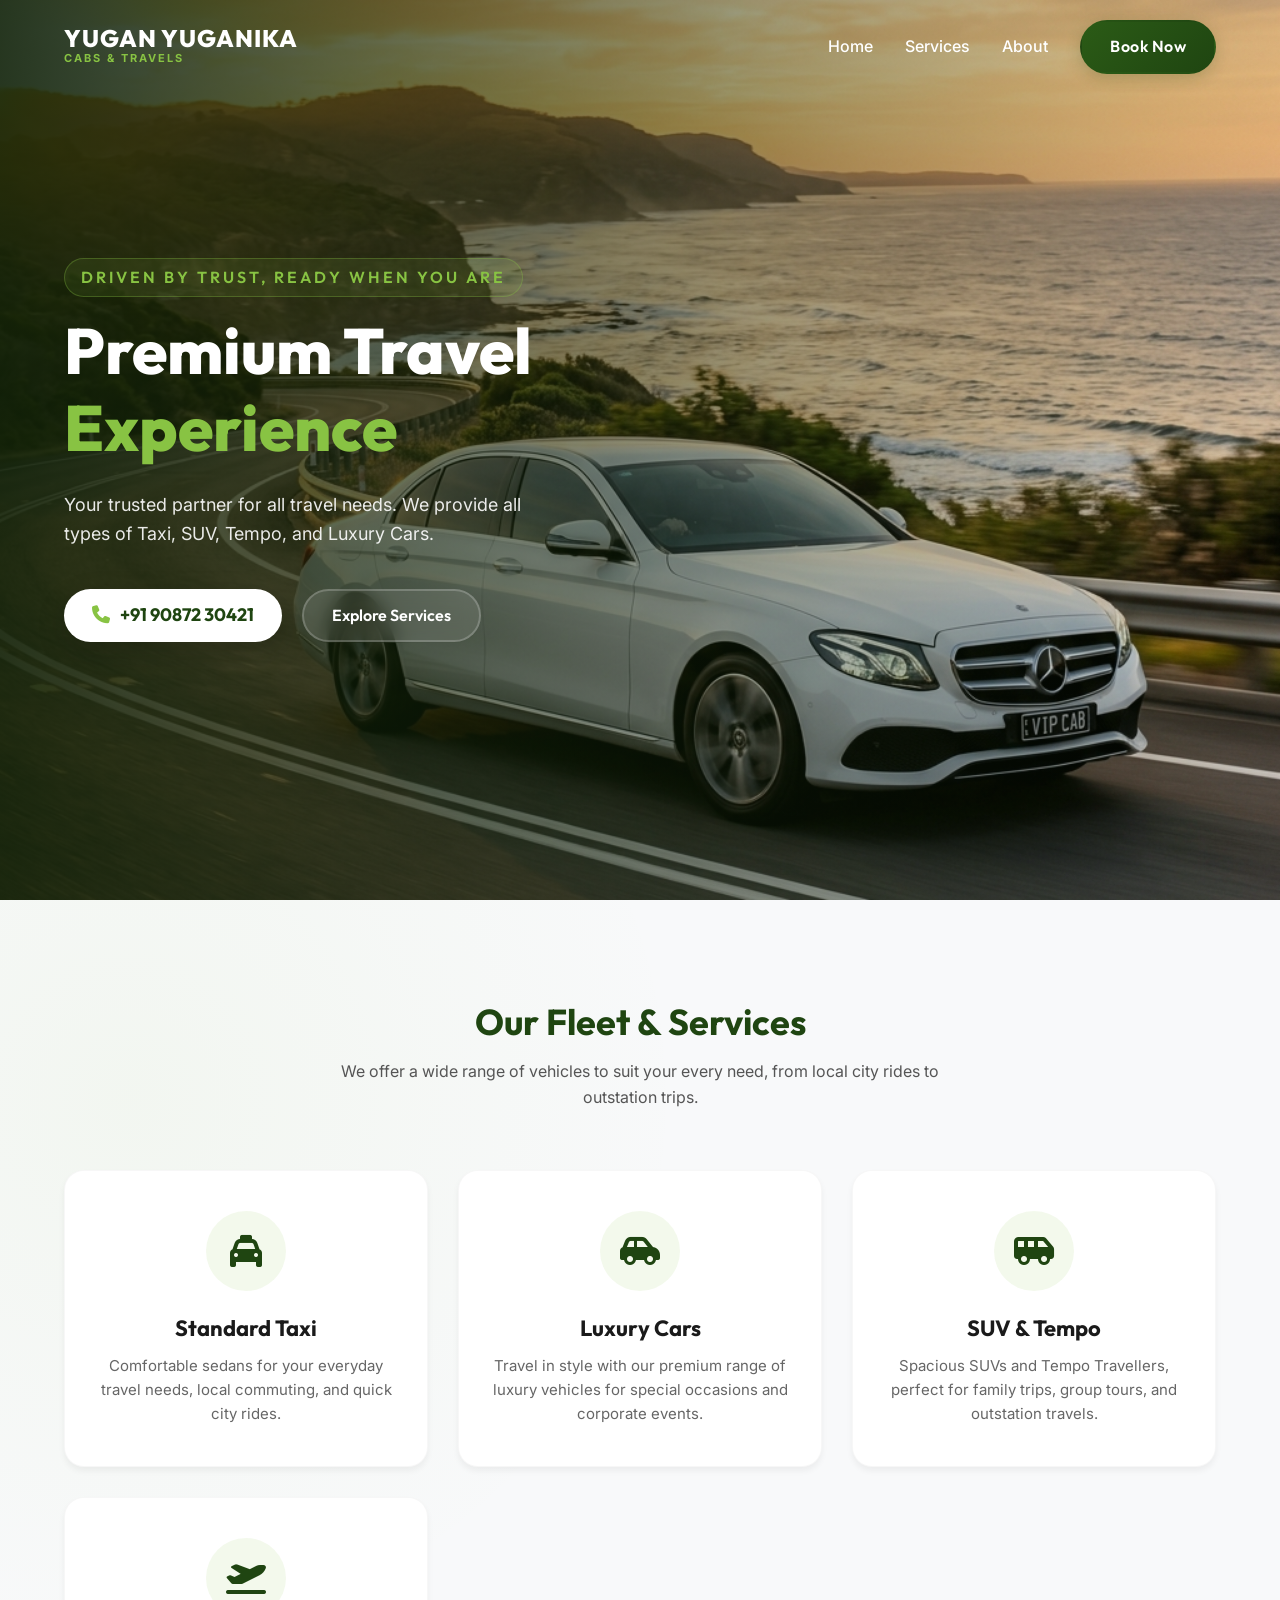
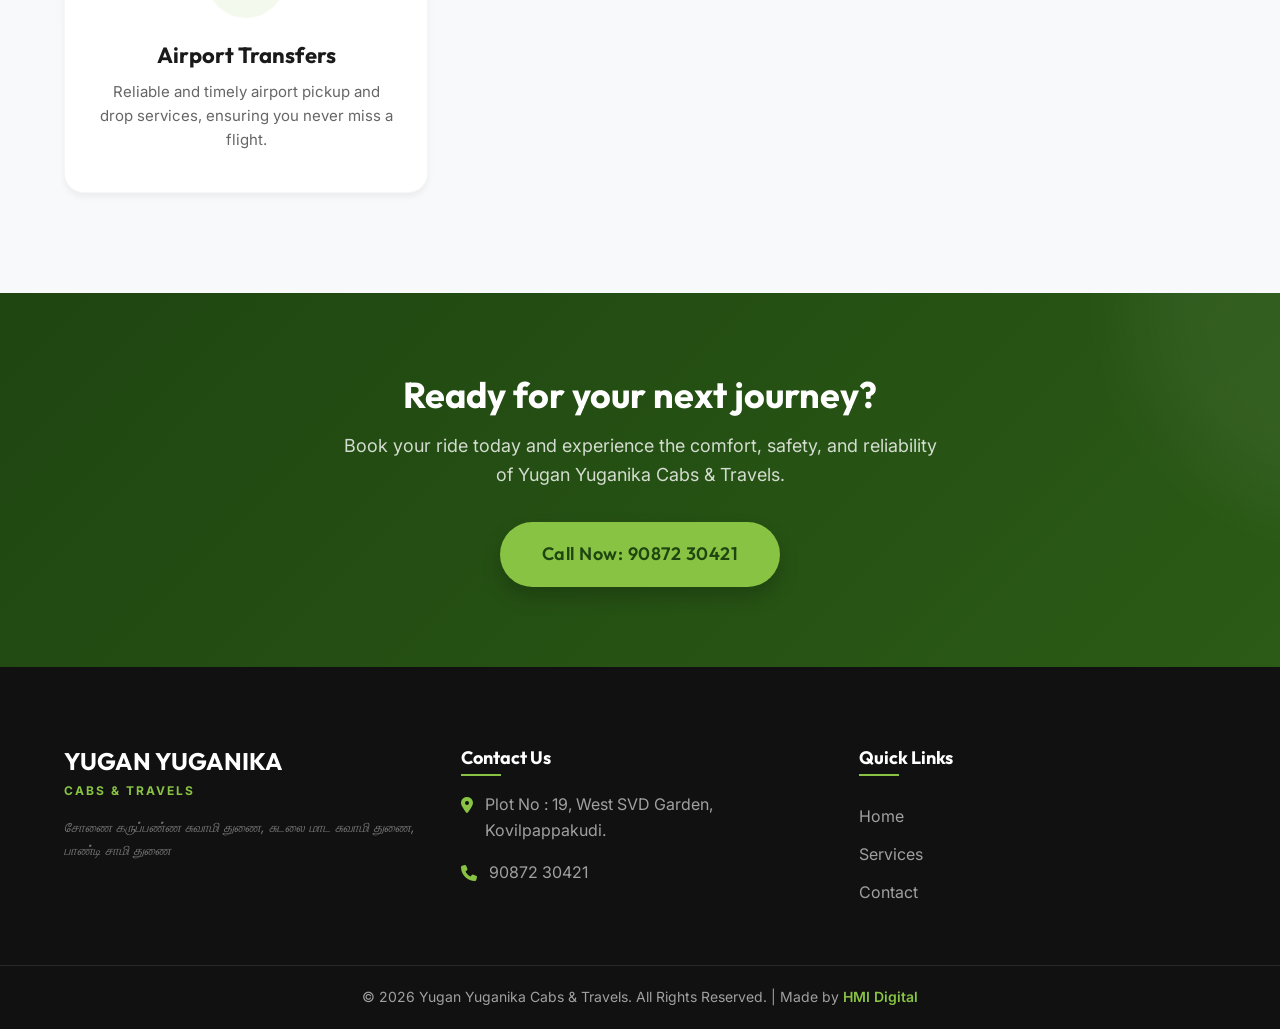
==== index.html @ 563e6985 "Add files via upload" ====
<!DOCTYPE html>
<html lang="en">
<head>
    <meta charset="UTF-8">
    <meta name="viewport" content="width=device-width, initial-scale=1.0">
    <title>Yugan Yuganika Cabs & Travels | Premium Cab Services</title>
    <meta name="description" content="Yugan Yuganika Cabs & Travels offers all types of taxi, SUV, tempo, and luxury cars for local outstation, airport pickup & drop. Driven by Trust, Ready when you are.">
    <link rel="stylesheet" href="style.css">
    <link href="https://fonts.googleapis.com/css2?family=Outfit:wght@300;400;500;700;800&family=Inter:wght@400;500;600&display=swap" rel="stylesheet">
    <link rel="stylesheet" href="https://cdnjs.cloudflare.com/ajax/libs/font-awesome/6.4.0/css/all.min.css">
</head>
<body>

    <!-- Header Section -->
    <header class="navbar">
        <div class="container nav-container">
            <div class="logo">
                <span class="logo-text">YUGAN YUGANIKA</span>
                <span class="logo-subtext">CABS & TRAVELS</span>
            </div>
            
            <nav class="nav-links">
                <a href="#home">Home</a>
                <a href="#services">Services</a>
                <a href="#about">About</a>
                <a href="#contact" class="btn-primary">Book Now</a>
            </nav>

            <div class="mobile-menu-icon" id="menu-btn">
                <i class="fas fa-bars"></i>
            </div>
        </div>
    </header>

    <!-- Hero Section -->
    <section id="home" class="hero">
        <div class="hero-overlay"></div>
        <div class="container hero-content">
            <div class="hero-text">
                <p class="tagline">Driven by Trust, Ready when you are</p>
                <h1>Premium Travel <br><span class="highlight">Experience</span></h1>
                <p class="hero-desc">Your trusted partner for all travel needs. We provide all types of Taxi, SUV, Tempo, and Luxury Cars.</p>
                <div class="hero-actions">
                    <a href="tel:+919087230421" class="btn-call"><i class="fa-solid fa-phone"></i> +91 90872 30421</a>
                    <a href="#services" class="btn-secondary">Explore Services</a>
                </div>
            </div>
        </div>
    </section>

    <!-- Services Section -->
    <section id="services" class="services">
        <div class="container">
            <div class="section-header reveal">
                <h2>Our Fleet & Services</h2>
                <p>We offer a wide range of vehicles to suit your every need, from local city rides to outstation trips.</p>
            </div>
            
            <div class="services-grid">
                <div class="service-card reveal">
                    <div class="service-icon"><i class="fas fa-taxi"></i></div>
                    <h3>Standard Taxi</h3>
                    <p>Comfortable sedans for your everyday travel needs, local commuting, and quick city rides.</p>
                </div>
                <div class="service-card reveal">
                    <div class="service-icon"><i class="fas fa-car-side"></i></div>
                    <h3>Luxury Cars</h3>
                    <p>Travel in style with our premium range of luxury vehicles for special occasions and corporate events.</p>
                </div>
                <div class="service-card reveal">
                    <div class="service-icon"><i class="fas fa-shuttle-van"></i></div>
                    <h3>SUV & Tempo</h3>
                    <p>Spacious SUVs and Tempo Travellers, perfect for family trips, group tours, and outstation travels.</p>
                </div>
                <div class="service-card reveal">
                    <div class="service-icon"><i class="fas fa-plane-departure"></i></div>
                    <h3>Airport Transfers</h3>
                    <p>Reliable and timely airport pickup and drop services, ensuring you never miss a flight.</p>
                </div>
            </div>
        </div>
    </section>

    <!-- Call to Action Section -->
    <section class="cta-section reveal">
        <div class="container cta-container">
            <div class="cta-content">
                <h2>Ready for your next journey?</h2>
                <p>Book your ride today and experience the comfort, safety, and reliability of Yugan Yuganika Cabs & Travels.</p>
                <a href="tel:+919087230421" class="btn-primary cta-btn">Call Now: 90872 30421</a>
            </div>
        </div>
    </section>

    <!-- Footer Section -->
    <footer id="contact">
        <div class="container footer-container">
            <div class="footer-info reveal">
                <h3>YUGAN YUGANIKA</h3>
                <p>CABS & TRAVELS</p>
                <p class="blessing-text">சோணை கருப்பண்ண சுவாமி துணை, சுடலை மாட சுவாமி துணை, பாண்டி சாமி துணை</p>
            </div>
            
            <div class="footer-contact reveal">
                <h4>Contact Us</h4>
                <p><i class="fas fa-map-marker-alt"></i> Plot No : 19, West SVD Garden, Kovilpappakudi.</p>
                <p><i class="fa-solid fa-phone"></i> 90872 30421</p>
            </div>
            
            <div class="footer-links reveal">
                <h4>Quick Links</h4>
                <a href="#home">Home</a>
                <a href="#services">Services</a>
                <a href="#contact">Contact</a>
            </div>
        </div>
        <div class="footer-bottom">
            <p>&copy; 2026 Yugan Yuganika Cabs & Travels. All Rights Reserved. | Made by <a href="https://hmi-proj.vercel.app/" target="_blank" rel="noopener noreferrer" style="color: var(--accent); font-weight: 600; text-decoration: none;">HMI Digital</a></p>
        </div>
    </footer>

    <script src="script.js"></script>
</body>
</html>
---- style.css ----
/* --- Base & Reset --- */
:root {
    --primary: #1F4511; /* Deep forest green */
    --primary-light: #2B5B16;
    --accent: #88C343; /* Bright leaf green */
    --accent-hover: #98D74C;
    --text-dark: #1A1A1A;
    --text-light: #F4F7F6;
    --bg-light: #F8F9FA;
    --white: #FFFFFF;
    
    --shadow-sm: 0 4px 6px rgba(0, 0, 0, 0.05);
    --shadow-md: 0 10px 20px rgba(0, 0, 0, 0.08);
    --shadow-lg: 0 20px 40px rgba(0, 0, 0, 0.12);
    
    --transition: all 0.3s cubic-bezier(0.25, 0.8, 0.25, 1);
}

* {
    margin: 0;
    padding: 0;
    box-sizing: border-box;
    scroll-behavior: smooth;
}

body {
    font-family: 'Inter', sans-serif;
    color: var(--text-dark);
    background-color: var(--bg-light);
    line-height: 1.6;
    overflow-x: hidden;
    max-width: 100vw;
}

h1, h2, h3, h4, h5, h6 {
    font-family: 'Outfit', sans-serif;
    line-height: 1.2;
}

a {
    text-decoration: none;
    color: inherit;
}

.container {
    max-width: 1200px;
    margin: 0 auto;
    padding: 0 24px;
}

/* --- Typography & Buttons --- */
.highlight {
    color: var(--accent);
    position: relative;
    display: inline-block;
}

.btn-primary {
    display: inline-block;
    background: linear-gradient(135deg, var(--primary-light), var(--primary));
    color: var(--white);
    padding: 12px 28px;
    border-radius: 50px;
    font-weight: 600;
    font-family: 'Outfit', sans-serif;
    letter-spacing: 0.5px;
    transition: var(--transition);
    border: 2px solid transparent;
    box-shadow: 0 4px 15px rgba(31, 69, 17, 0.2);
}

.btn-primary:hover {
    transform: translateY(-3px);
    box-shadow: 0 8px 25px rgba(31, 69, 17, 0.3);
    background: linear-gradient(135deg, var(--primary), #15330b);
}

.btn-secondary {
    display: inline-block;
    background: rgba(255, 255, 255, 0.1);
    backdrop-filter: blur(10px);
    -webkit-backdrop-filter: blur(10px);
    color: var(--white);
    padding: 12px 28px;
    border-radius: 50px;
    font-weight: 600;
    font-family: 'Outfit', sans-serif;
    transition: var(--transition);
    border: 2px solid rgba(255, 255, 255, 0.2);
}

.btn-secondary:hover {
    background: rgba(255, 255, 255, 0.2);
    transform: translateY(-3px);
    border-color: rgba(255, 255, 255, 0.4);
}

/* --- Header / Navigation --- */
.navbar {
    position: fixed;
    top: 0;
    left: 0;
    width: 100%;
    z-index: 1000;
    padding: 20px 0;
    transition: var(--transition);
    background: transparent;
}

.navbar.scrolled {
    background: rgba(255, 255, 255, 0.95);
    backdrop-filter: blur(10px);
    padding: 12px 0;
    box-shadow: var(--shadow-sm);
}

.nav-container {
    display: flex;
    justify-content: space-between;
    align-items: center;
}

.logo {
    display: flex;
    flex-direction: column;
}

.logo-text {
    font-family: 'Outfit', sans-serif;
    font-size: 24px;
    font-weight: 800;
    color: var(--white);
    letter-spacing: 1px;
    line-height: 1;
    transition: var(--transition);
}

.navbar.scrolled .logo-text {
    color: var(--primary);
}

.logo-subtext {
    font-size: 11px;
    font-weight: 700;
    color: var(--accent);
    letter-spacing: 2px;
}

.nav-links {
    display: flex;
    align-items: center;
    gap: 32px;
}

.nav-links a:not(.btn-primary) {
    font-weight: 500;
    color: var(--white);
    position: relative;
    transition: var(--transition);
}

.navbar.scrolled .nav-links a:not(.btn-primary) {
    color: var(--text-dark);
}

.nav-links a:not(.btn-primary)::after {
    content: '';
    position: absolute;
    width: 0;
    height: 2px;
    bottom: -4px;
    left: 0;
    background-color: var(--accent);
    transition: width 0.3s ease;
}

.nav-links a:not(.btn-primary):hover::after {
    width: 100%;
}

.mobile-menu-icon {
    display: none;
    font-size: 24px;
    color: var(--white);
    cursor: pointer;
}

.navbar.scrolled .mobile-menu-icon {
    color: var(--primary);
}

/* --- Hero Section --- */
.hero {
    position: relative;
    min-height: 100vh;
    display: flex;
    align-items: center;
    background: url('assets/hero-bg.png') center/cover no-repeat;
    background-attachment: fixed;
}

.hero-overlay {
    position: absolute;
    inset: 0;
    background: linear-gradient(to right, rgba(15, 33, 8, 0.9) 0%, rgba(15, 33, 8, 0.4) 60%, rgba(15, 33, 8, 0.1) 100%);
}

.hero-content {
    position: relative;
    z-index: 10;
    width: 100%;
}

.hero-text {
    max-width: 650px;
    color: var(--white);
    animation: fadeInUp 1s ease-out;
}

.tagline {
    font-family: 'Outfit', sans-serif;
    font-weight: 600;
    font-size: 16px;
    text-transform: uppercase;
    letter-spacing: 3px;
    color: var(--accent);
    margin-bottom: 16px;
    display: inline-block;
    background: rgba(136, 195, 67, 0.1);
    padding: 6px 16px;
    border-radius: 50px;
    border: 1px solid rgba(136, 195, 67, 0.3);
}

.hero-text h1 {
    font-size: clamp(40px, 5vw, 72px);
    font-weight: 800;
    margin-bottom: 24px;
}

.hero-desc {
    font-size: 18px;
    color: rgba(255, 255, 255, 0.9);
    margin-bottom: 40px;
    max-width: 500px;
}

.hero-actions {
    display: flex;
    gap: 20px;
    align-items: center;
    flex-wrap: wrap;
}

.btn-call {
    display: flex;
    align-items: center;
    gap: 10px;
    background: var(--white);
    color: var(--primary);
    padding: 12px 28px;
    border-radius: 50px;
    font-weight: 700;
    font-family: 'Outfit', sans-serif;
    font-size: 18px;
    transition: var(--transition);
    box-shadow: 0 10px 30px rgba(0, 0, 0, 0.15);
}

.btn-call i {
    color: var(--accent);
}

.btn-call:hover {
    transform: translateY(-3px);
    box-shadow: 0 15px 35px rgba(0, 0, 0, 0.2);
    color: var(--primary-light);
}

/* --- Services Section --- */
.services {
    padding: 100px 0;
    background-color: var(--bg-light);
    position: relative;
}

.services::before {
    content: '';
    position: absolute;
    top: 0;
    left: 0;
    width: 100%;
    height: 100%;
    background: radial-gradient(circle at 10% 20%, rgba(136, 195, 67, 0.05) 0%, transparent 40%);
    pointer-events: none;
}

.section-header {
    text-align: center;
    max-width: 600px;
    margin: 0 auto 60px;
}

.section-header h2 {
    font-size: 36px;
    color: var(--primary);
    margin-bottom: 16px;
}

.section-header p {
    color: #555;
    font-size: 16px;
}

.services-grid {
    display: grid;
    grid-template-columns: repeat(auto-fit, minmax(280px, 1fr));
    gap: 30px;
}

.service-card {
    background: var(--white);
    border-radius: 20px;
    padding: 40px 30px;
    text-align: center;
    transition: var(--transition);
    box-shadow: var(--shadow-sm);
    position: relative;
    overflow: hidden;
    border: 1px solid rgba(0,0,0,0.03);
    z-index: 1;
}

.service-card::after {
    content: '';
    position: absolute;
    bottom: 0;
    left: 0;
    width: 100%;
    height: 3px;
    background: var(--accent);
    transform: scaleX(0);
    transform-origin: left;
    transition: transform 0.4s ease;
    z-index: -1;
}

.service-card:hover {
    transform: translateY(-10px);
    box-shadow: var(--shadow-lg);
}

.service-card:hover::after {
    transform: scaleX(1);
}

.service-icon {
    width: 80px;
    height: 80px;
    background: rgba(136, 195, 67, 0.1);
    color: var(--primary);
    border-radius: 50%;
    display: flex;
    align-items: center;
    justify-content: center;
    font-size: 32px;
    margin: 0 auto 24px;
    transition: var(--transition);
}

.service-card:hover .service-icon {
    background: var(--primary);
    color: var(--white);
    transform: scale(1.1) rotate(5deg);
}

.service-card h3 {
    font-size: 22px;
    margin-bottom: 12px;
    color: var(--text-dark);
}

.service-card p {
    color: #666;
    font-size: 15px;
}

/* --- CTA Section --- */
.cta-section {
    padding: 80px 0;
    background: linear-gradient(135deg, var(--primary), var(--primary-light));
    position: relative;
    overflow: hidden;
}

.cta-section::before {
    content: '';
    position: absolute;
    top: -50%;
    right: -20%;
    width: 400px;
    height: 400px;
    background: rgba(255, 255, 255, 0.05);
    border-radius: 50%;
    filter: blur(40px);
}

.cta-container {
    display: flex;
    justify-content: center;
    align-items: center;
    text-align: center;
    position: relative;
    z-index: 10;
}

.cta-content h2 {
    color: var(--white);
    font-size: 36px;
    margin-bottom: 16px;
}

.cta-content p {
    color: rgba(255, 255, 255, 0.8);
    font-size: 18px;
    margin-bottom: 32px;
    max-width: 600px;
    margin-left: auto;
    margin-right: auto;
}

.cta-btn {
    background: var(--accent);
    color: var(--primary);
    font-size: 18px;
    padding: 16px 40px;
    box-shadow: 0 10px 20px rgba(0,0,0,0.2);
}

.cta-btn:hover {
    background: var(--accent-hover);
    color: var(--primary);
}

/* --- Footer --- */
footer {
    background-color: #111;
    color: #a0a0a0;
    padding: 80px 0 20px;
}

.footer-container {
    display: grid;
    grid-template-columns: repeat(auto-fit, minmax(250px, 1fr));
    gap: 40px;
    margin-bottom: 60px;
}

.footer-info h3 {
    color: var(--white);
    font-size: 24px;
    margin-bottom: 5px;
}

.footer-info p:not(.blessing-text) {
    color: var(--accent);
    font-weight: 700;
    letter-spacing: 2px;
    font-size: 12px;
    margin-bottom: 16px;
}

.blessing-text {
    font-size: 13px;
    font-style: italic;
    color: #777;
    line-height: 1.8;
}

.footer-contact h4, .footer-links h4 {
    color: var(--white);
    font-size: 18px;
    margin-bottom: 24px;
    font-family: 'Outfit', sans-serif;
    position: relative;
}

.footer-contact h4::after, .footer-links h4::after {
    content: '';
    position: absolute;
    left: 0;
    bottom: -8px;
    width: 40px;
    height: 2px;
    background: var(--accent);
}

.footer-contact p {
    display: flex;
    align-items: flex-start;
    gap: 12px;
    margin-bottom: 16px;
}

.footer-contact i {
    color: var(--accent);
    margin-top: 5px;
}

.footer-links {
    display: flex;
    flex-direction: column;
    gap: 12px;
}

.footer-links a {
    transition: var(--transition);
}

.footer-links a:hover {
    color: var(--accent);
    padding-left: 5px;
}

.footer-bottom {
    text-align: center;
    padding-top: 20px;
    border-top: 1px solid rgba(255, 255, 255, 0.1);
    font-size: 14px;
}

/* --- Animations --- */
@keyframes fadeInUp {
    from {
        opacity: 0;
        transform: translateY(30px);
    }
    to {
        opacity: 1;
        transform: translateY(0);
    }
}

.reveal {
    opacity: 0;
    transform: translateY(50px);
    transition: all 0.8s ease-out;
}

.reveal.active {
    opacity: 1;
    transform: translateY(0);
}

.reveal-left {
    opacity: 0;
    transform: translateX(-50px);
    transition: all 0.8s ease-out;
}

.reveal-left.active {
    opacity: 1;
    transform: translateX(0);
}

.reveal-right {
    opacity: 0;
    transform: translateX(50px);
    transition: all 0.8s ease-out;
}

.reveal-right.active {
    opacity: 1;
    transform: translateX(0);
}

/* --- Responsive --- */
@media (max-width: 768px) {
    .container {
        padding: 0 16px;
    }

    .nav-links {
        position: fixed;
        top: 0;
        right: -100%;
        width: 70%;
        height: 100vh;
        background: rgba(255, 255, 255, 0.98);
        backdrop-filter: blur(10px);
        flex-direction: column;
        justify-content: center;
        transition: var(--transition);
        box-shadow: -10px 0 30px rgba(0,0,0,0.1);
    }

    .nav-links.active {
        right: 0;
    }

    .nav-links a {
        color: var(--text-dark) !important;
        font-size: 20px;
    }

    .mobile-menu-icon {
        display: block;
        z-index: 1001;
    }

    .hero {
        background-position: center right;
        background-attachment: scroll;
    }

    .logo-text {
        font-size: 18px;
    }

    .hero-text {
        text-align: center;
        display: flex;
        flex-direction: column;
        align-items: center;
        margin-top: 50px;
    }

    .hero-text h1 {
        font-size: 34px;
    }

    .hero-actions {
        flex-direction: column;
        align-items: stretch;
        width: 100%;
    }

    .btn-call, .btn-secondary {
        width: 100%;
        justify-content: center;
        text-align: center;
    }

    .services {
        padding: 60px 0;
    }

    .section-header h2 {
        font-size: 28px;
    }

    .cta-section {
        padding: 60px 0;
    }

    .cta-content h2 {
        font-size: 28px;
    }

    footer {
        padding: 60px 0 20px;
    }

    .footer-container {
        gap: 30px;
        text-align: center;
    }

    .footer-contact h4::after, .footer-links h4::after {
        left: 50%;
        transform: translateX(-50%);
    }

    .footer-contact p {
        display: block;
        text-align: center;
    }

    .footer-contact i {
        margin-right: 8px;
        margin-top: 0;
    }

    .footer-bottom {
        padding-bottom: 60px; /* Fix for mobile browser bottom toolbars hiding content */
    }
}
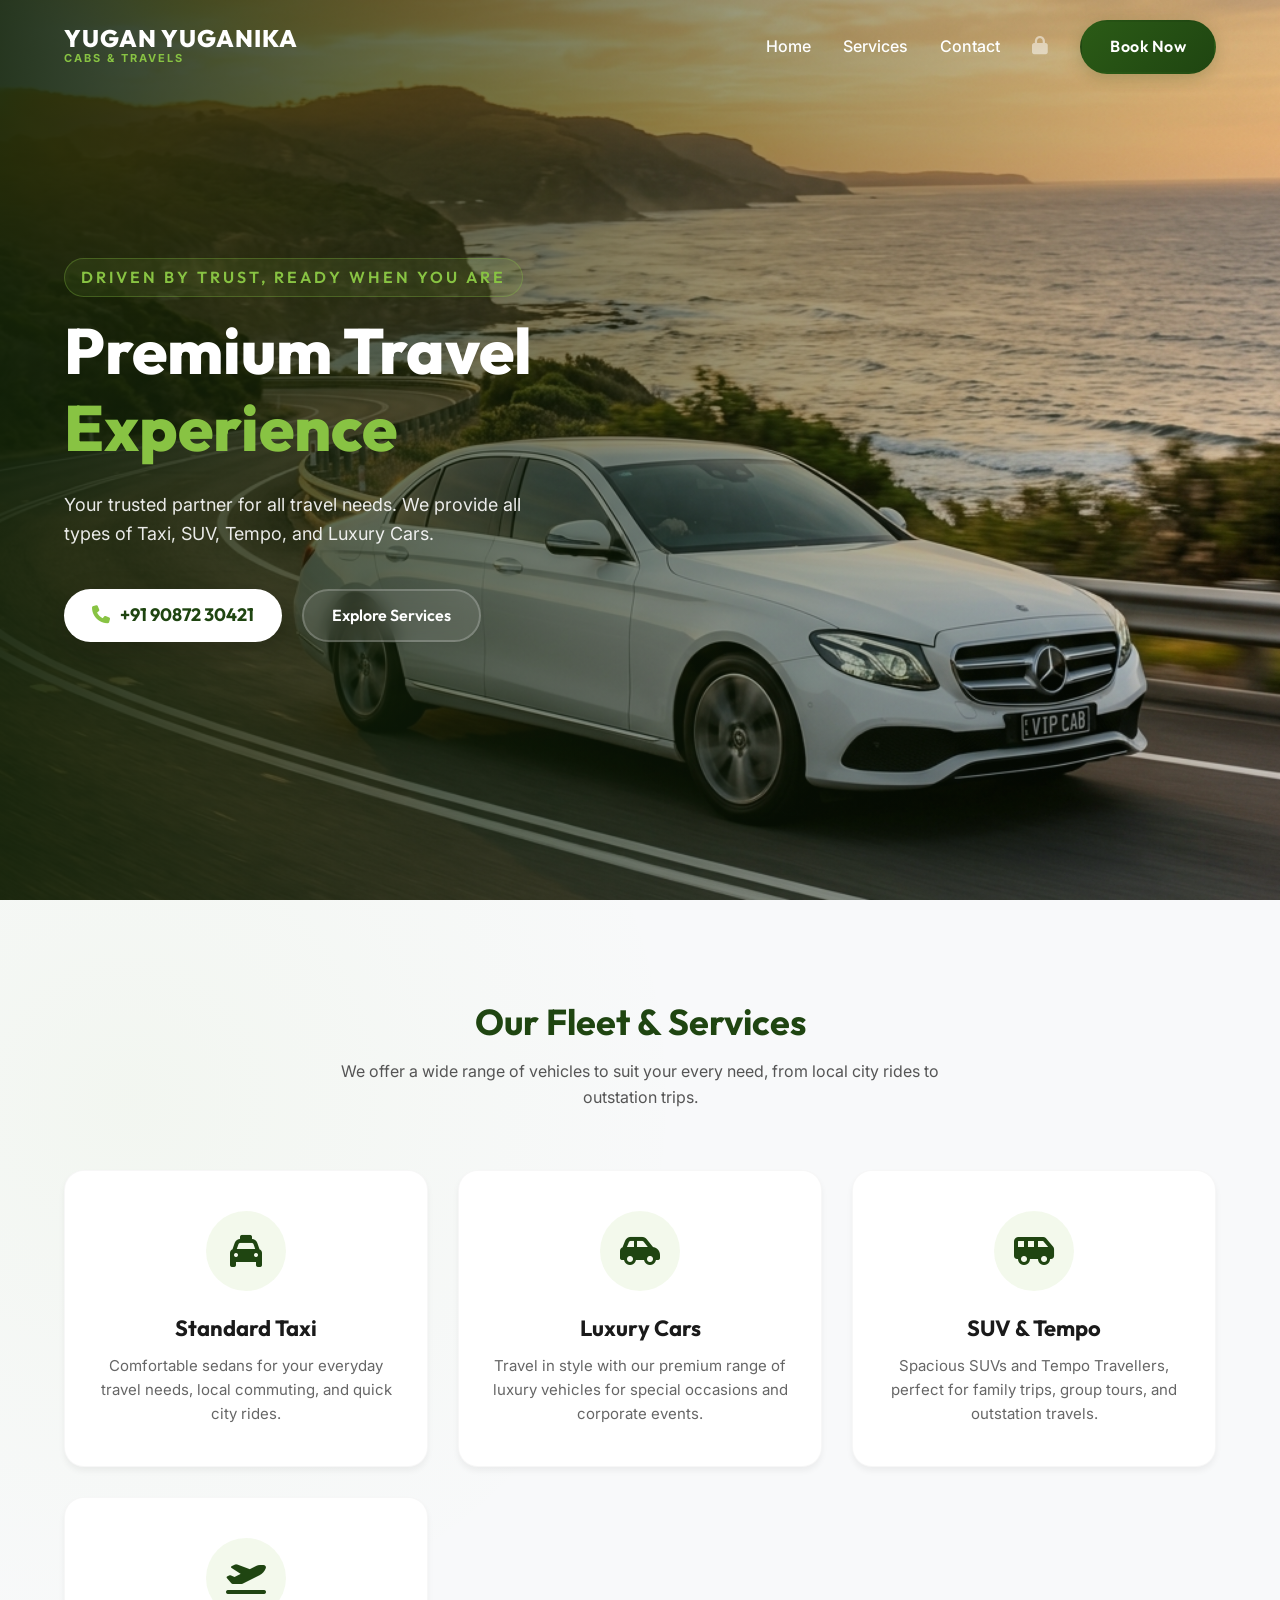
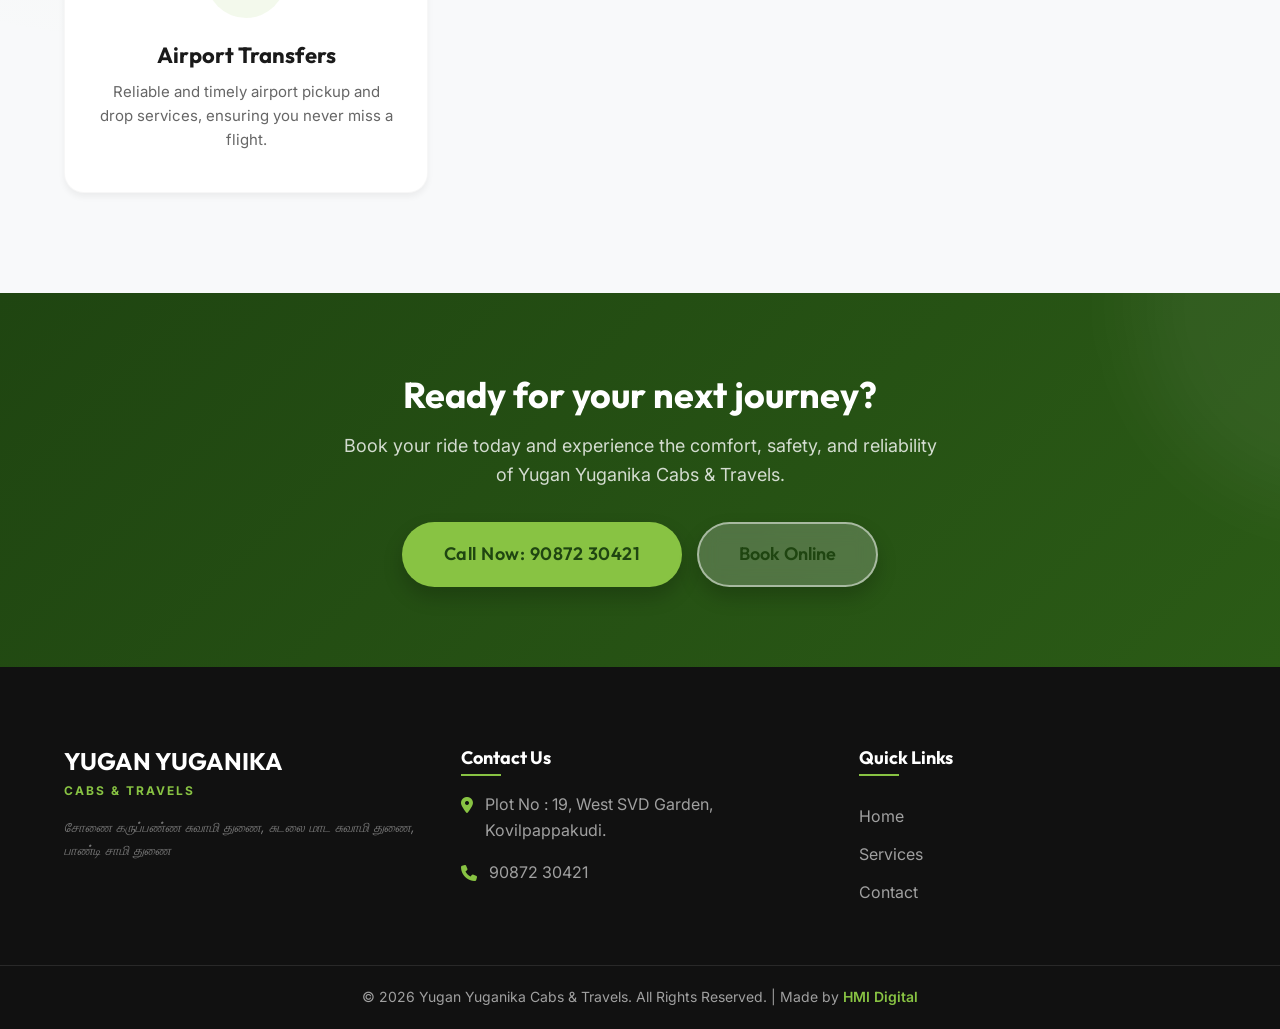
==== commit 8889058a: "Add files via upload" ====
--- a/index.html
+++ b/index.html
@@ -22,8 +22,9 @@
             <nav class="nav-links">
                 <a href="#home">Home</a>
                 <a href="#services">Services</a>
-                <a href="#about">About</a>
-                <a href="#contact" class="btn-primary">Book Now</a>
+                <a href="#contact">Contact</a>
+                <a href="admin.html" class="admin-link"><i class="fa-solid fa-lock"></i></a>
+                <a href="booking.html" class="btn-primary">Book Now</a>
             </nav>
 
             <div class="mobile-menu-icon" id="menu-btn">
@@ -87,7 +88,10 @@
             <div class="cta-content">
                 <h2>Ready for your next journey?</h2>
                 <p>Book your ride today and experience the comfort, safety, and reliability of Yugan Yuganika Cabs & Travels.</p>
-                <a href="tel:+919087230421" class="btn-primary cta-btn">Call Now: 90872 30421</a>
+                <div style="display: flex; gap: 15px; justify-content: center; flex-wrap: wrap;">
+                    <a href="tel:+919087230421" class="btn-primary cta-btn">Call Now: 90872 30421</a>
+                    <a href="booking.html" class="btn-secondary cta-btn" style="background: rgba(255,255,255,0.2); border-color: rgba(255,255,255,0.5);">Book Online</a>
+                </div>
             </div>
         </div>
     </section>
--- a/style.css
+++ b/style.css
@@ -574,6 +574,225 @@
     transform: translateX(0);
 }
 
+/* --- Booking & Admin Pages --- */
+.page-bg {
+    background-color: var(--white);
+}
+
+.booking-container, .admin-container {
+    padding: 120px 24px 60px;
+}
+
+.booking-header, .admin-header {
+    text-align: center;
+    max-width: 600px;
+    margin: 0 auto 40px;
+}
+
+.booking-header h1, .admin-header h1 {
+    font-size: 36px;
+    color: var(--primary);
+    margin-bottom: 12px;
+}
+
+.booking-grid {
+    display: grid;
+    grid-template-columns: 2fr 1fr;
+    gap: 40px;
+}
+
+.booking-form-card, .booking-summary-card, .admin-table-container {
+    background: var(--white);
+    padding: 40px;
+    border-radius: 20px;
+    box-shadow: var(--shadow-md);
+    border: 1px solid rgba(0,0,0,0.05);
+}
+
+.form-group {
+    margin-bottom: 24px;
+}
+
+.form-group label {
+    display: block;
+    margin-bottom: 8px;
+    font-weight: 600;
+    color: var(--text-dark);
+}
+
+.form-group input, .form-group select {
+    width: 100%;
+    padding: 14px 20px;
+    border: 1px solid #ddd;
+    border-radius: 10px;
+    font-family: inherit;
+    font-size: 16px;
+    transition: var(--transition);
+}
+
+.form-group input:focus, .form-group select:focus {
+    outline: none;
+    border-color: var(--primary);
+    box-shadow: 0 0 0 3px rgba(31, 69, 17, 0.1);
+}
+
+.form-row {
+    display: grid;
+    grid-template-columns: 1fr 1fr;
+    gap: 20px;
+}
+
+.full-width {
+    width: 100%;
+    text-align: center;
+    border: none;
+    cursor: pointer;
+}
+
+.summary-box h3 {
+    font-size: 24px;
+    color: var(--primary);
+    margin-bottom: 20px;
+    padding-bottom: 15px;
+    border-bottom: 1px solid #eee;
+}
+
+.summary-details {
+    min-height: 150px;
+}
+
+.summary-details p {
+    margin-bottom: 10px;
+    color: #444;
+}
+
+.placeholder-text {
+    color: #999 !important;
+    font-style: italic;
+}
+
+.total-price-box {
+    margin: 30px 0;
+    padding: 20px;
+    background: rgba(136, 195, 67, 0.1);
+    border-radius: 10px;
+    display: flex;
+    justify-content: space-between;
+    align-items: center;
+}
+
+.price-label {
+    font-weight: 600;
+    color: var(--primary);
+}
+
+.price-amount {
+    font-size: 28px;
+    font-weight: 800;
+    color: var(--accent);
+}
+
+.success-btn {
+    background: linear-gradient(135deg, #10B981, #059669);
+    box-shadow: 0 4px 15px rgba(16, 185, 129, 0.2);
+}
+
+.success-btn:hover {
+    background: linear-gradient(135deg, #059669, #047857);
+}
+
+.success-btn:disabled {
+    background: #ccc;
+    box-shadow: none;
+    cursor: not-allowed;
+}
+
+.success-msg {
+    margin-top: 20px;
+    color: #10B981;
+    font-weight: 600;
+    text-align: center;
+}
+
+/* Admin Styles */
+.admin-table {
+    width: 100%;
+    border-collapse: collapse;
+}
+
+.admin-table th, .admin-table td {
+    padding: 16px;
+    text-align: left;
+    border-bottom: 1px solid #eee;
+}
+
+.admin-table th {
+    background-color: var(--bg-light);
+    color: var(--primary);
+    font-weight: 700;
+}
+
+.badge {
+    display: inline-block;
+    padding: 4px 10px;
+    background: rgba(31, 69, 17, 0.1);
+    color: var(--primary);
+    border-radius: 5px;
+    font-size: 12px;
+    font-weight: 700;
+}
+
+.badge-car {
+    display: inline-block;
+    padding: 4px 10px;
+    background: rgba(136, 195, 67, 0.15);
+    color: var(--primary-light);
+    border-radius: 5px;
+    font-size: 12px;
+    font-weight: 700;
+    margin-top: 5px;
+}
+
+.admin-price {
+    font-size: 18px;
+    font-weight: 700;
+    color: var(--primary);
+}
+
+.admin-details p {
+    font-size: 13px;
+    color: #666;
+    margin-bottom: 2px;
+}
+
+.btn-delete {
+    background: #EF4444;
+    color: white;
+    border: none;
+    padding: 10px;
+    border-radius: 8px;
+    cursor: pointer;
+    transition: var(--transition);
+}
+
+.btn-delete:hover {
+    background: #DC2626;
+}
+
+.no-data-msg {
+    text-align: center;
+    color: #666;
+    padding: 40px;
+}
+
+.admin-link {
+    font-size: 18px;
+    opacity: 0.5;
+}
+.admin-link:hover {
+    opacity: 1;
+}
+
 /* --- Responsive --- */
 @media (max-width: 768px) {
     .container {
@@ -684,4 +903,22 @@
     .footer-bottom {
         padding-bottom: 60px; /* Fix for mobile browser bottom toolbars hiding content */
     }
-}
+
+    /* Booking specific mobile styles */
+    .booking-grid {
+        grid-template-columns: 1fr;
+    }
+
+    .form-row {
+        grid-template-columns: 1fr;
+    }
+
+    .booking-container, .admin-container {
+        padding: 100px 16px 40px;
+    }
+    
+    .admin-table-container {
+        padding: 15px;
+        overflow-x: auto;
+    }
+}
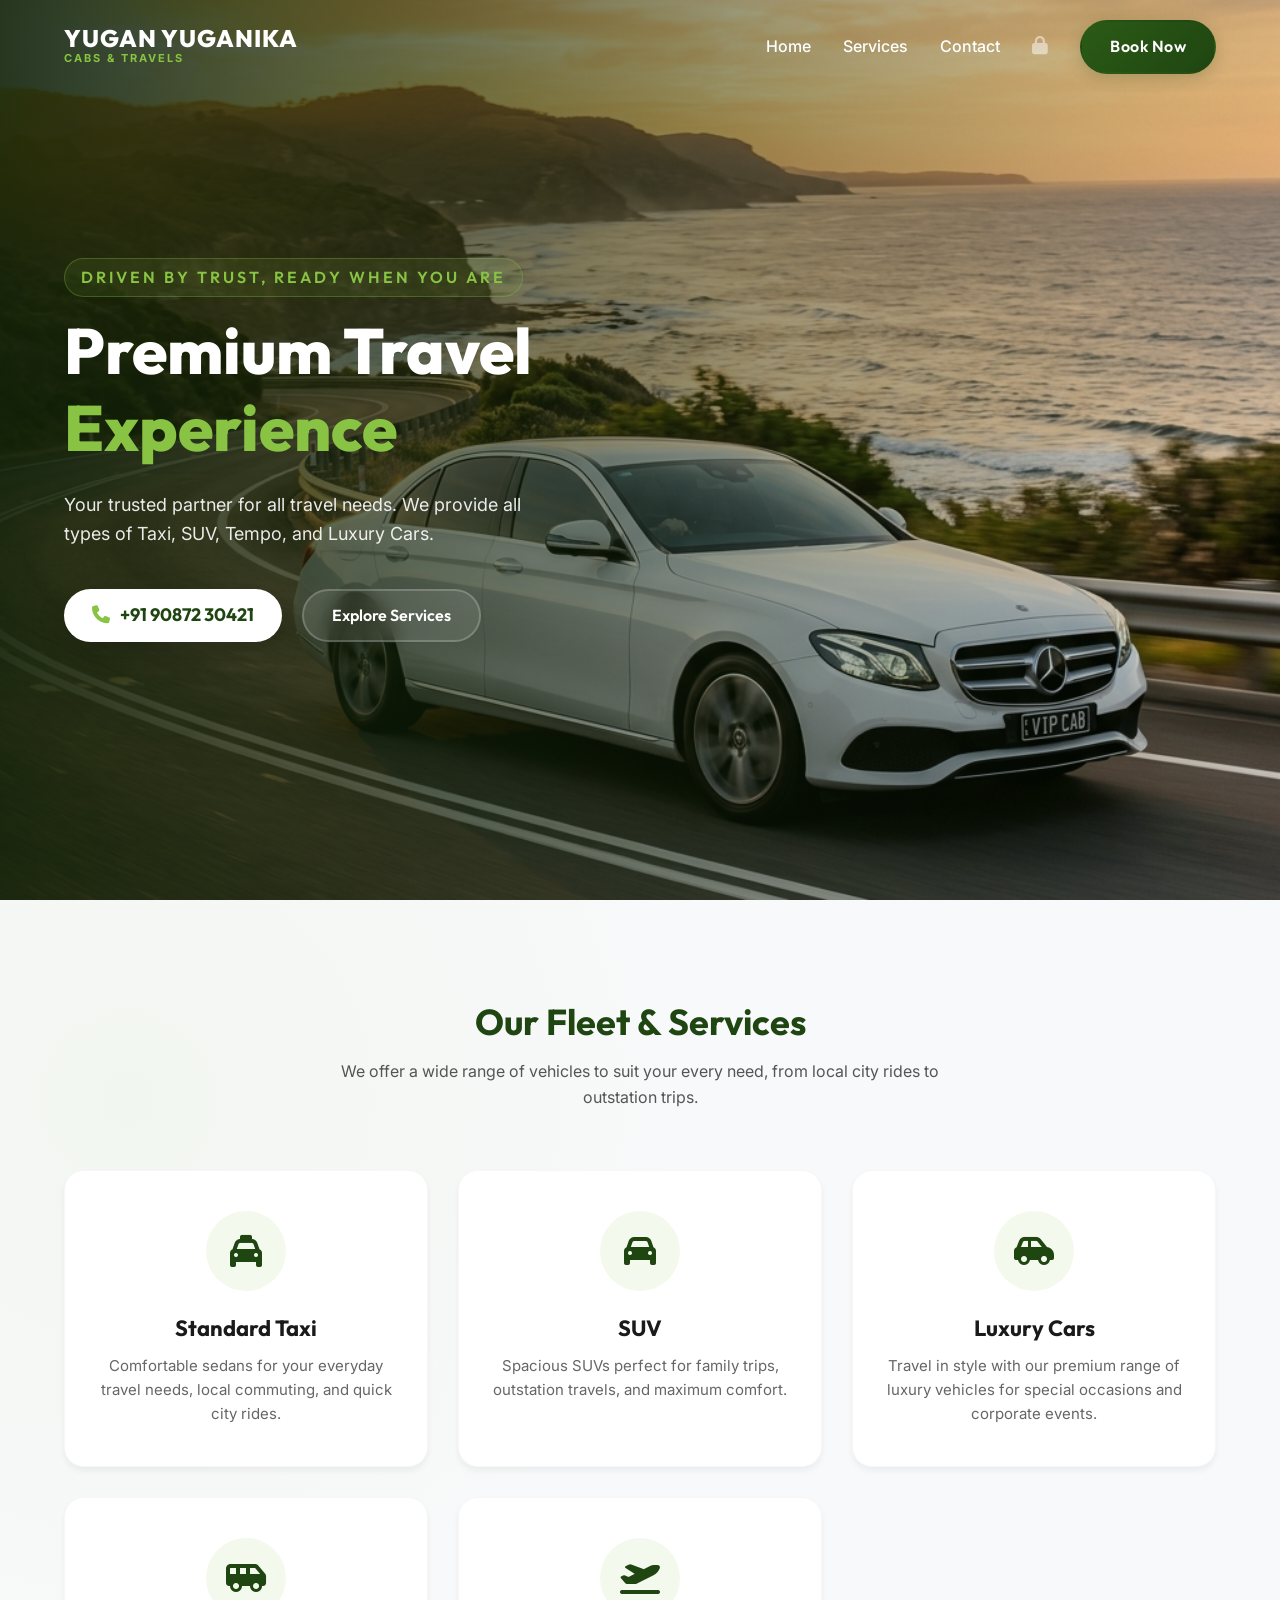
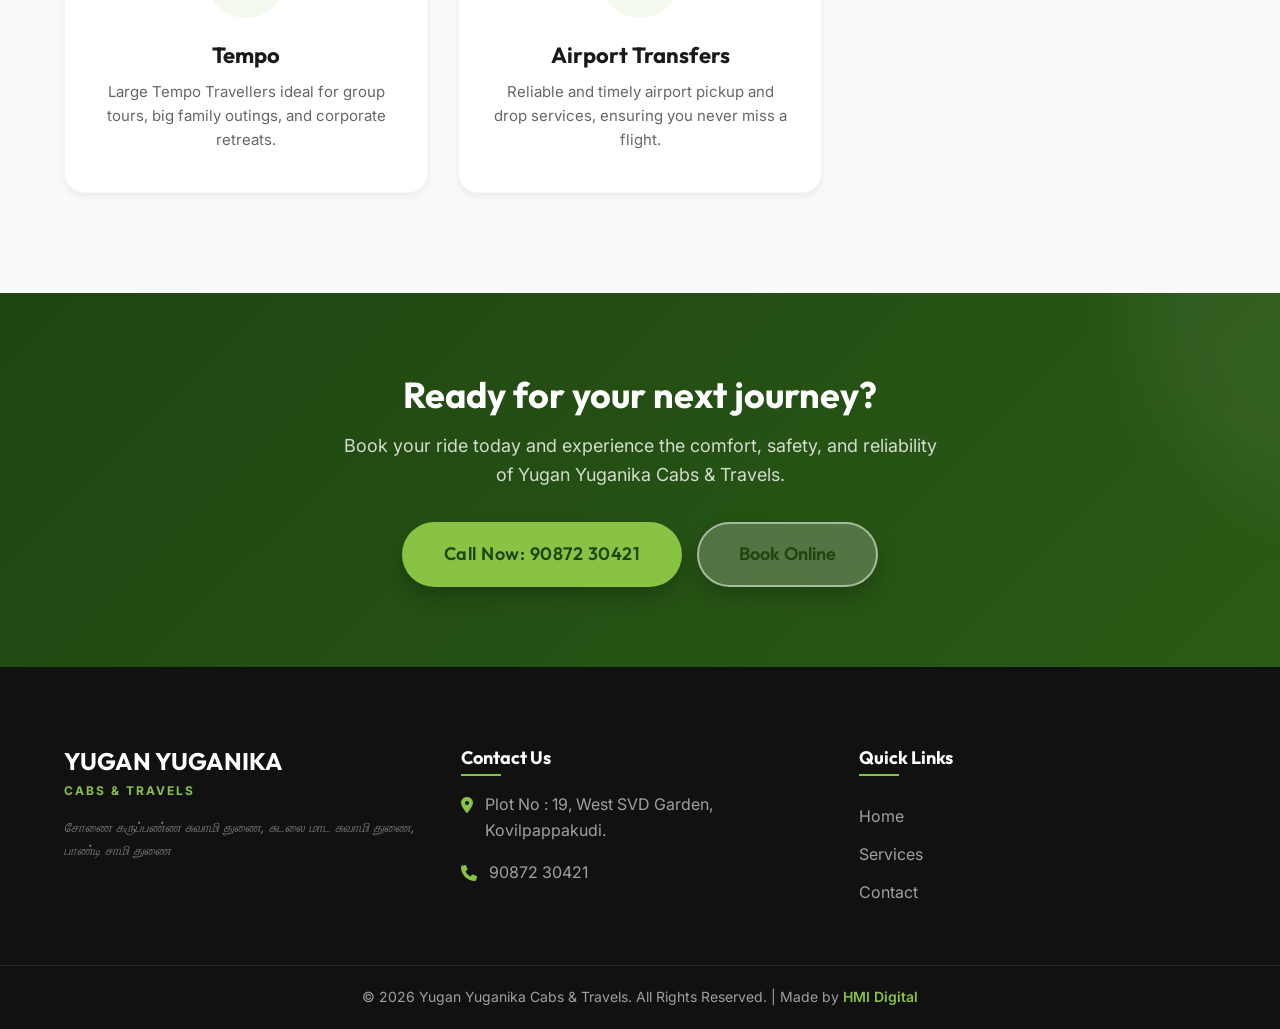
==== commit cdd83a4a: "Add files via upload" ====
--- a/index.html
+++ b/index.html
@@ -64,14 +64,19 @@
                     <p>Comfortable sedans for your everyday travel needs, local commuting, and quick city rides.</p>
                 </div>
                 <div class="service-card reveal">
+                    <div class="service-icon"><i class="fa-solid fa-car"></i></div>
+                    <h3>SUV</h3>
+                    <p>Spacious SUVs perfect for family trips, outstation travels, and maximum comfort.</p>
+                </div>
+                <div class="service-card reveal">
                     <div class="service-icon"><i class="fas fa-car-side"></i></div>
                     <h3>Luxury Cars</h3>
                     <p>Travel in style with our premium range of luxury vehicles for special occasions and corporate events.</p>
                 </div>
                 <div class="service-card reveal">
                     <div class="service-icon"><i class="fas fa-shuttle-van"></i></div>
-                    <h3>SUV & Tempo</h3>
-                    <p>Spacious SUVs and Tempo Travellers, perfect for family trips, group tours, and outstation travels.</p>
+                    <h3>Tempo</h3>
+                    <p>Large Tempo Travellers ideal for group tours, big family outings, and corporate retreats.</p>
                 </div>
                 <div class="service-card reveal">
                     <div class="service-icon"><i class="fas fa-plane-departure"></i></div>
